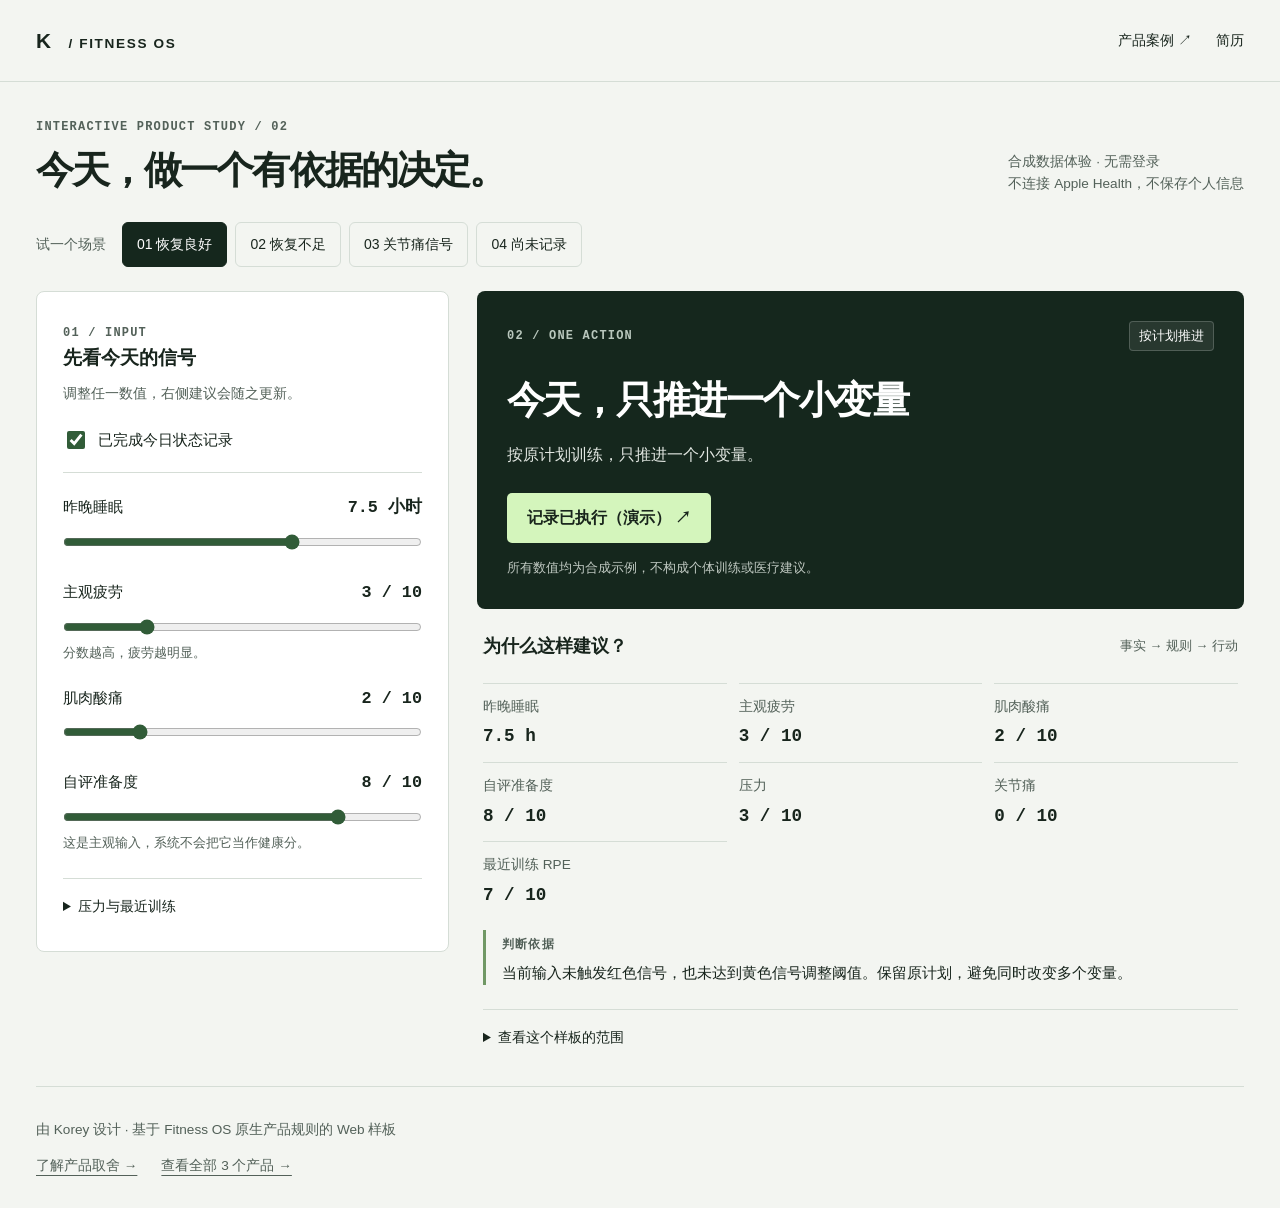
==== fitness-os/index.html @ a72ba9b4 "feat: add dedicated /fitness-os/ landing page" ====
<!doctype html>
<html lang="zh-CN">
<head>
  <meta charset="utf-8"><meta name="viewport" content="width=device-width, initial-scale=1">
  <title>Fitness OS｜今天，做一个有依据的决定</title>
  <meta name="description" content="亲手体验 Fitness OS：切换合成状态、调整睡眠与疲劳，查看建议依据，记录行动并复盘。">
  <meta name="theme-color" content="#111713">
  <link rel="canonical" href="https://korey2028-prog.github.io/portfolio/fitness-os/">
  <link rel="icon" href="../favicon.svg" type="image/svg+xml">
  <link rel="stylesheet" href="../demo/fitness-os.css?v=2">
  <script type="module" src="../demo/fitness-os.js?v=2"></script>
</head>
<body>
  <a class="skip" href="#main">跳到工作台</a>
  <header class="topbar"><a class="wordmark" href="../index.html">K<span> / FITNESS OS</span></a><nav aria-label="作品导航"><a href="../work/fitness-os.html">产品案例 ↗</a><a href="../resume.html">简历</a></nav></header>
  <main id="main">
    <div class="intro"><div><p class="eyebrow">INTERACTIVE PRODUCT STUDY / 02</p><h1>今天，做一个有依据的决定。</h1></div><p class="intro-note">合成数据体验 · 无需登录<br>不连接 Apple Health，不保存个人信息</p></div>
    <div class="scenario-bar" role="group" aria-label="选择演示场景"><span>试一个场景</span><button type="button" data-scene="ready" aria-pressed="true">01 恢复良好</button><button type="button" data-scene="tired" aria-pressed="false">02 恢复不足</button><button type="button" data-scene="pain" aria-pressed="false">03 关节痛信号</button><button type="button" data-scene="missing" aria-pressed="false">04 尚未记录</button></div>
    <a class="mobile-result" href="#decision">查看当前建议：<span id="mobile-status">等待信号</span> ↓</a>
    <div class="workspace">
      <section class="inputs" aria-labelledby="input-title"><div class="section-head"><span class="eyebrow">01 / INPUT</span><h2 id="input-title">先看今天的信号</h2><p>调整任一数值，右侧建议会随之更新。</p></div>
        <form id="signals">
          <label class="check"><input id="has-daily" type="checkbox" checked> 已完成今日状态记录</label>
          <fieldset id="daily-fields"><legend class="sr-only">今日状态</legend>
            <label class="range-label" for="sleep">昨晚睡眠 <output id="sleep-value" for="sleep">7.5 小时</output></label><input id="sleep" type="range" min="3" max="10" step="0.5" value="7.5">
            <label class="range-label" for="fatigue">主观疲劳 <output id="fatigue-value" for="fatigue">3 / 10</output></label><input id="fatigue" type="range" min="1" max="10" step="1" value="3"><p class="hint">分数越高，疲劳越明显。</p>
            <label class="range-label" for="soreness">肌肉酸痛 <output id="soreness-value" for="soreness">2 / 10</output></label><input id="soreness" type="range" min="0" max="10" step="1" value="2">
            <label class="range-label" for="readiness">自评准备度 <output id="readiness-value" for="readiness">8 / 10</output></label><input id="readiness" type="range" min="1" max="10" step="1" value="8"><p class="hint">这是主观输入，系统不会把它当作健康分。</p>
            <details id="more-inputs"><summary>压力与最近训练</summary><label class="range-label" for="stress">压力 <output id="stress-value" for="stress">3 / 10</output></label><input id="stress" type="range" min="0" max="10" value="3"><label class="range-label" for="pain">关节痛 <output id="pain-value" for="pain">0 / 10</output></label><input id="pain" type="range" min="0" max="10" value="0"><label class="range-label" for="rpe">最近训练 RPE <output id="rpe-value" for="rpe">7 / 10</output></label><input id="rpe" type="range" min="1" max="10" value="7"><p class="hint">RPE 表示主观训练强度，10 表示极限。</p></details>
          </fieldset>
        </form>
        <noscript><p>交互体验需要启用 JavaScript。你也可以直接阅读<a href="../work/fitness-os.html">产品案例</a>。</p></noscript>
      </section>
      <div class="decision-column">
        <section class="decision" id="decision" data-level="missing" aria-labelledby="decision-title"><div class="decision-top"><span class="eyebrow">02 / ONE ACTION</span><span id="status" class="badge">等待信号</span></div><h2 id="decision-title">记录状态，获得今天的行动。</h2><p id="action">用左侧场景开始体验。</p><button type="button" class="primary" id="record" disabled>记录已执行（演示） <span>↗</span></button><p id="record-note" class="subtle">所有数值均为合成示例，不构成个体训练或医疗建议。</p></section>
        <section class="reasoning" aria-labelledby="why-title"><div class="reason-head"><h2 id="why-title">为什么这样建议？</h2><span>事实 → 规则 → 行动</span></div><dl id="evidence"></dl><div class="explanation"><span class="eyebrow">判断依据</span><p id="reason">等待输入。</p><p id="pain-note" hidden>疼痛安全提示：这条规则不授予训练许可。避免诱发疼痛的动作；明显、持续或加重的关节痛应寻求专业评估。</p></div><details><summary>查看这个样板的范围</summary><p>本页移植 App 的每日训练状态规则：任一红色信号优先；至少 2 个黄色信号触发调整。未做今日记录时返回“证据不足”。输入均假定已人工确认；Web 样板额外拒绝缺失或超出控件范围的输入。</p><p>原生 App 另外支持 HealthKit 数据质量检查、28 天基线、营养记录和 7 天干预。此页没有接入这些模块，也没有调用语言模型。疼痛提示与模拟反馈属于公开体验层说明，原生 App 保持原状。</p></details></section>
        <section class="review" id="review" hidden aria-labelledby="review-title"><p class="eyebrow">03 / FOLLOW THROUGH</p><h2 id="review-title" tabindex="-1">行动已记下，再看执行反馈。</h2><p id="recorded-action"></p><label for="outcome">模拟一次执行后的主观反馈</label><select id="outcome"><option value="">请选择反馈</option><option value="better">感觉更好</option><option value="same">没有明显变化</option><option value="worse">感觉更差</option></select><p id="review-result" role="status">一次反馈不能证明效果，真实产品需要持续观察。</p></section>
      </div>
    </div>
    <p id="update-status" class="sr-only" role="status" aria-live="polite"></p>
    <footer><p>由 Korey 设计 · 基于 Fitness OS 原生产品规则的 Web 样板</p><div><a href="../work/fitness-os.html">了解产品取舍 →</a><a href="../index.html#work">查看全部 3 个产品 →</a></div></footer>
  </main>
</body>
</html>
---- demo/fitness-os.css ----
:root{color-scheme:light;--ink:#18251d;--muted:#536159;--line:#d5ddd6;--green:#d4f5bc;--paper:#f3f5f1;--surface:#fff;--dark:#15271d;font-family:-apple-system,BlinkMacSystemFont,"Segoe UI","Noto Sans SC",sans-serif;font-size:16px}*{box-sizing:border-box}body{margin:0;background:var(--paper);color:var(--ink);line-height:1.6}a{color:inherit;text-underline-offset:5px}button,input,select{font:inherit}button,a,input,select,summary{-webkit-tap-highlight-color:transparent}button{cursor:pointer}button:disabled{cursor:default;opacity:.6}button:focus-visible,a:focus-visible,input:focus-visible,summary:focus-visible,select:focus-visible{outline:3px solid #538b46;outline-offset:4px}button,input{touch-action:manipulation}[hidden]{display:none!important}.sr-only{position:absolute;width:1px;height:1px;overflow:hidden;clip-path:inset(50%);white-space:nowrap}.skip{position:fixed;left:1rem;top:-5rem;background:white;z-index:5;padding:1rem}.skip:focus{top:1rem}.topbar{max-width:1280px;margin:auto;padding:24px 36px;display:flex;align-items:center;justify-content:space-between;border-bottom:1px solid var(--line);gap:24px}.wordmark{font-weight:800;font-size:1.3rem;text-decoration:none}.wordmark span{font-size:.85rem;letter-spacing:.12em;margin-left:12px}.topbar nav{display:flex;gap:24px;font-size:.9rem}.topbar nav a{text-decoration:none}main{max-width:1280px;margin:auto;padding:0 36px}.intro{display:flex;justify-content:space-between;align-items:end;gap:32px;margin:36px 0 28px}.eyebrow{font:600 .75rem/1.5 ui-monospace,SFMono-Regular,monospace;letter-spacing:.1em;margin:0 0 10px;color:var(--muted)}h1{font-size:clamp(1.55rem,3vw,2.65rem);font-weight:650;letter-spacing:-.05em;margin:0;line-height:1.25}.intro-note{font-size:.85rem;color:var(--muted);margin:0;flex-shrink:0}.scenario-bar{display:flex;gap:8px;align-items:center;flex-wrap:wrap;margin-bottom:24px}.scenario-bar>span{color:var(--muted);font-size:.85rem;margin-right:8px}.scenario-bar button{border:1px solid var(--line);padding:10px 14px;border-radius:6px;background:transparent;color:var(--ink);font-size:.875rem;min-height:44px;transition:background .16s}.scenario-bar button[aria-pressed=true]{background:var(--dark);color:white;border-color:var(--dark)}.workspace{display:grid;grid-template-columns:minmax(260px,.7fr) minmax(0,1.3fr);gap:28px;align-items:start}.inputs{background:var(--surface);border:1px solid var(--line);border-radius:8px;padding:26px}.section-head h2{font-size:1.2rem;margin:0}.section-head>p:last-child{font-size:.875rem;color:var(--muted);margin:8px 0 24px}.check{display:flex;gap:10px;align-items:center;font-size:.925rem;padding-bottom:20px;border-bottom:1px solid var(--line)}input[type=checkbox]{width:18px;height:18px;accent-color:#315c38}fieldset{border:0;margin:0;padding:0;min-width:0}fieldset:disabled{opacity:.4}.range-label{display:flex;justify-content:space-between;gap:12px;align-items:baseline;font-size:.925rem;margin-top:22px}output{font-family:ui-monospace,monospace;font-size:1.05rem;font-weight:650;white-space:nowrap}input[type=range]{display:block;width:100%;accent-color:#315c38;min-height:32px;margin:4px 0 0}.hint{font-size:.8rem;color:var(--muted);margin:0}details{border-top:1px solid var(--line);margin-top:24px;padding-top:16px;font-size:.875rem;color:var(--muted)}summary{cursor:pointer;min-height:30px;color:var(--ink)}details p{margin:12px 0 0}.decision-column{min-width:0;display:grid;gap:22px}.decision{background:var(--dark);color:#fff;border-radius:8px;padding:30px;min-height:282px;transition:background .2s}.decision[data-level=red]{background:#382521}.decision[data-level=yellow]{background:#343020}.decision[data-level=missing]{background:#29312f}.decision-top{display:flex;align-items:center;justify-content:space-between;gap:12px;margin-bottom:26px}.decision .eyebrow{color:#b9c7bd;margin:0}.badge{font-size:.8rem;background:#ffffff15;border:1px solid #ffffff30;border-radius:4px;padding:4px 9px}.decision h2{margin:0;font-size:clamp(1.6rem,3vw,2.5rem);line-height:1.2;font-weight:600;letter-spacing:-.04em}.decision>p{margin:18px 0 24px;color:#e2e7e2;line-height:1.75}.primary{border:0;border-radius:5px;background:var(--green);color:#19251c;min-height:48px;padding:12px 20px;display:flex;align-items:center;justify-content:space-between;gap:24px;font-weight:600}.decision .subtle{font-size:.8rem;color:#c0c9c2;margin:14px 0 0}.reasoning{padding:0 6px}.reason-head{display:flex;justify-content:space-between;align-items:center;gap:12px}.reason-head h2{font-size:1.15rem;margin:0}.reason-head>span{font-size:.8rem;color:var(--muted)}dl{display:grid;grid-template-columns:repeat(3,minmax(0,1fr));gap:12px;margin:22px 0}dl>div{border-top:1px solid var(--line);padding-top:12px}dt{color:var(--muted);font-size:.85rem}dd{font:650 1.1rem/1.5 ui-monospace,monospace;margin:6px 0 0}.explanation{border-left:3px solid #709865;padding:0 0 0 16px}.explanation p{margin:5px 0 0;font-size:.95rem}.review{padding:24px;border:1px solid var(--line);border-radius:8px;background:#fff}.review h2{font-size:1.15rem;margin:0}.review>p{font-size:.925rem;color:var(--muted)}.review label{font-size:.9rem;display:block;margin:20px 0 8px}select{width:100%;padding:12px;border:1px solid var(--line);border-radius:5px;background:white;color:var(--ink)}#review-result{border-top:1px solid var(--line);padding-top:16px;margin-bottom:0}footer{padding:32px 0;margin-top:30px;border-top:1px solid var(--line);font-size:.85rem;color:var(--muted)}footer>div{display:flex;gap:24px;flex-wrap:wrap}footer p{margin:0 0 14px}
.mobile-result{display:none}#decision{scroll-margin-top:20px}
@media(max-width:820px){.mobile-result{display:block;padding:12px 0;margin:-12px 0 16px;font-size:.9rem}.workspace{grid-template-columns:1fr;gap:20px}.intro{display:block}.intro-note{margin-top:16px}.inputs{padding:22px}.decision{padding:24px}.topbar{padding:20px}.topbar nav{gap:16px}main{padding:0 20px}.scenario-bar>span{width:100%}h1{font-size:1.7rem}.reason-head{align-items:start;flex-direction:column;gap:4px}}@media(max-width:380px){main{padding:0 14px}.wordmark span{margin-left:4px;font-size:.7rem}.topbar{padding:16px 14px;gap:12px}.topbar nav{gap:10px}.topbar nav a{font-size:.8rem}dl{grid-template-columns:repeat(2,minmax(0,1fr))}.scenario-bar button{font-size:.8rem;padding:10px}.decision-top{align-items:start;flex-direction:column}}@media(prefers-reduced-motion:reduce){*,*::before,*::after{transition:none!important;scroll-behavior:auto!important}}
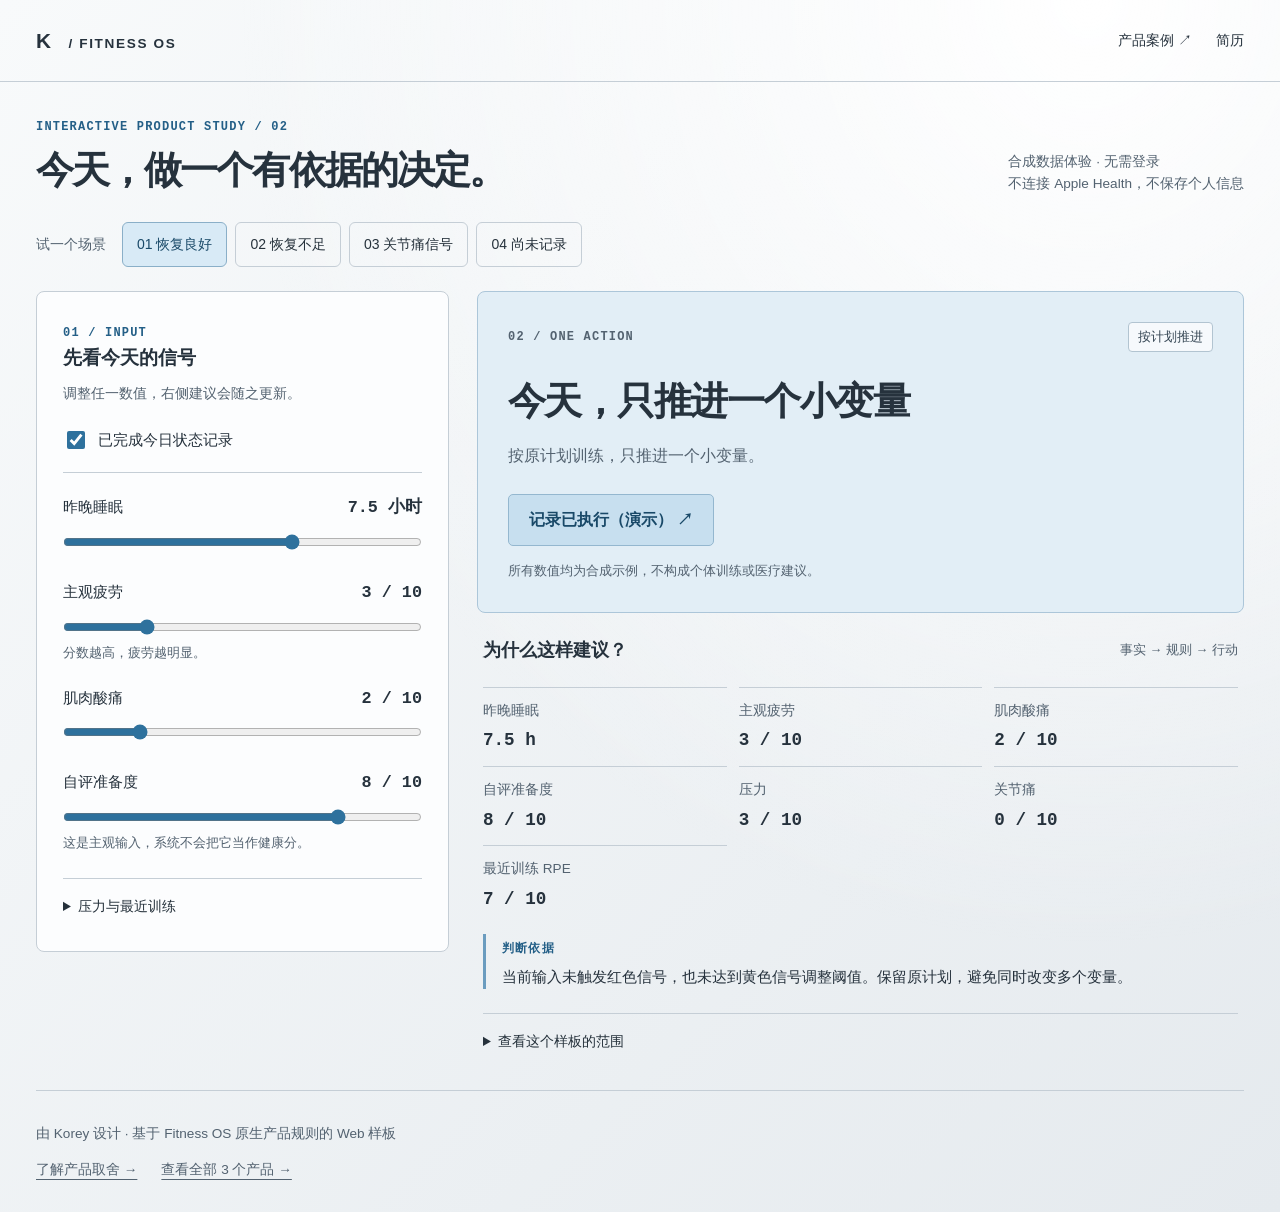
==== commit 681dfda0: "style: introduce silver and ice-blue portfolio identity" ====
--- a/fitness-os/index.html
+++ b/fitness-os/index.html
@@ -4,11 +4,18 @@
   <meta charset="utf-8"><meta name="viewport" content="width=device-width, initial-scale=1">
   <title>Fitness OS｜今天，做一个有依据的决定</title>
   <meta name="description" content="亲手体验 Fitness OS：切换合成状态、调整睡眠与疲劳，查看建议依据，记录行动并复盘。">
-  <meta name="theme-color" content="#111713">
+  <meta name="theme-color" content="#f1f3f5">
   <link rel="canonical" href="https://korey2028-prog.github.io/portfolio/fitness-os/">
   <link rel="icon" href="../favicon.svg" type="image/svg+xml">
+  <meta property="og:title" content="Fitness OS — Interactive Prototype">
+  <meta property="og:description" content="Workout and nutrition tracking prototype with pre-save confirmation and rule-based decision support.">
+  <meta property="og:image" content="https://korey2028-prog.github.io/portfolio/assets/fitness-os-today.png">
+  <meta property="og:url" content="https://korey2028-prog.github.io/portfolio/fitness-os/">
+  <meta property="og:type" content="website">
+  <meta name="twitter:card" content="summary_large_image">
   <link rel="stylesheet" href="../demo/fitness-os.css?v=2">
   <script type="module" src="../demo/fitness-os.js?v=2"></script>
+  <link rel="stylesheet" href="../silver-theme.css?v=1">
 </head>
 <body>
   <a class="skip" href="#main">跳到工作台</a>
--- a/silver-theme.css
+++ b/silver-theme.css
@@ -0,0 +1,89 @@
+/* Korey silver identity. Loaded last to keep layouts and interactions intact. */
+:root {
+  color-scheme: light;
+  --bg: #f1f3f5; --panel: #fcfdfe; --text: #26323d; --muted: #536270;
+  --line: #c5ced6; --accent: #245f87;
+  --apple-bg: #f1f3f5; --apple-surface: rgba(255,255,255,.8);
+  --apple-surface-hover: #fff; --apple-border: #cbd3db;
+  --apple-border-highlight: #acbac6; --apple-glow: rgba(137,187,215,.16);
+  --apple-lime: #245f87; --apple-lime-glow: rgba(90,154,195,.15); --apple-cyan: #245f87;
+  --bg-deep: #edf0f3; --bg-2: #e5ebef;
+  --glass-1: rgba(255,255,255,.65); --glass-2: rgba(255,255,255,.8);
+  --glass-3: #fff; --glass-nav: rgba(248,250,252,.92);
+  --line-1: #d5dce2; --line-2: #c7d0d8; --line-3: #b3c0cb; --line-bright: #99b0c1;
+  --ink: #25313b; --ink-2: #344553; --ink-3: #536270; --ink-4: #5c6974; --ink-5: #6c7883;
+  --accent-soft: #e0edf5; --accent-glow: rgba(96,159,199,.18);
+}
+html, body { background: #f1f3f5 !important; color: #26323d !important; }
+body { background: radial-gradient(ellipse at 85% 0%,#fff 0%,transparent 55%),linear-gradient(135deg,#f8fafb,#e5eaee) !important; }
+::selection { background: #c8e4f4; color: #17374d; }
+.reveal { opacity: 1 !important; transform: none !important; }
+.reveal { filter: none !important; }
+.hero { background: transparent !important; }
+.hero .display,.hero .lede { text-shadow: none !important; }
+.hero::before,.hero::after { background: none !important; animation: none !important; }
+.display,.display-em { color: #26323d !important; -webkit-text-fill-color: #26323d !important; }
+.lede,.hero .lede { color: #536270 !important; }
+.hero .eyebrow,.social-proof,.delivery-strip,.device,.exam-card,.dag-frame,.social-phone { background: #edf2f6 !important; color: #344553 !important; border-color: #c5ced6 !important; }
+.pulse-dot { animation: none !important; }
+.showcase-dots span,.browser-dot { background: #a0afbc !important; }
+.ambient-mesh,.ambient { background: transparent !important; }
+.ambient-aurora-1,.ambient-aurora-2,.ambient-aurora-3,.aurora,.vignette,.showcase-glare { display: none !important; }
+.ambient-grain,.grain { opacity: .018 !important; }
+.site-header,.nav-pill { background: rgba(248,250,252,.94) !important; border-color: #cbd3db !important; box-shadow: 0 10px 35px #4055680b !important; }
+.brand-mark { background: linear-gradient(135deg,#fff,#c4ced7,#f4f7fa) !important; color: #344553 !important; border: 1px solid #b7c3ce; }
+.nav-lang-btn { background: #e6ecf1 !important; border-color: #bbc8d3 !important; color: #344553 !important; }
+.hero-title,.bento-title,.bento-question,.method-grid h3,.closing-copy h2,.section-heading h2 { color: #26323d !important; }
+.hero-title span { color: #536270 !important; }
+.hero-lead,.bento-desc,.bento-category,.bento-metric-label,.closing-copy p:last-child { color: #536270 !important; }
+.hero-showcase-3d,.bento-card,.method-grid article,.closing,.hero-proof,
+.resume-summary>div,.resume-signal,.resume-work-item,.resume-handbook,.resume-boundary,
+.interaction-cta,.case-panel,.case-card {
+  background: linear-gradient(140deg,#ffffffed,#e8edf2ed) !important;
+  color: #26323d !important; border-color: #c5ced6 !important;
+  box-shadow: inset 0 1px 0 #fff,0 15px 50px #32485c0b !important;
+}
+.closing::before { background: radial-gradient(circle,#c3dceb66,transparent 70%) !important; }
+.showcase-header,.showcase-tabs,.showcase-status-footer,.stage-browser-header,.stage-overlay-bar {
+  background: #e5ebf0 !important; color: #344553 !important; border-color: #c5ced6 !important;
+}
+.showcase-stage-viewport,.bento-media-split,.bento-media,.project-media { background: #dce3e9 !important; }
+.showcase-title-tag,.showcase-status-footer,.browser-url { color: #536270 !important; }
+.showcase-tab-btn { color: #536270 !important; }
+.showcase-tab-btn.active { color: #245f87 !important; background: #fff !important; border-color: #b8cbd9 !important; }
+.button.primary,.closing-actions .button.primary,.btn-primary,.nav-action {
+  background: linear-gradient(145deg,#e6f3fb,#c5ddeb) !important;
+  color: #194968 !important; border: 1px solid #9ebdd0 !important;
+  box-shadow: inset 0 1px 0 #fff,0 4px 12px #51789114 !important;
+}
+.button.secondary,.closing-actions .button.secondary { background: #f8fafb !important; color: #344553 !important; border-color: #b7c5d0 !important; }
+.bento-num,.resume-work-number,.project-meta span:first-child { background: #dbe9f2 !important; color: #245f87 !important; }
+.live-status-pill,.cloud-status-badge,.showcase-live-badge,.stage-pwa-badge,.stage-link-pill,.pwa-badge {
+  color: #245f87 !important; background: #e1edf5 !important; border-color: #afc8d9 !important;
+}
+.pulse-dot,.cloud-status-dot,.pwa-dot,.eyebrow-dot,.brand-dot { background: #639bc1 !important; box-shadow: 0 0 0 4px #8bc1e322 !important; }
+.pill-highlight,.bento-metric-val,.eyebrow,.closing .eyebrow { color: #245f87 !important; }
+.method-grid article>span { background: #e1edf5 !important; color: #245f87 !important; }
+.resume-summary ul,.resume-boundary p,.interaction-cta p { color: #344553 !important; }
+.stage-phone-frame { background: #dbe2e8 !important; border-color: #bac5cf !important; }
+.stage-phone-frame img,.phone-showcase-frame img { box-shadow: 0 18px 45px #263f5530 !important; }
+.case-lead,.status-note ul,.status-note p { color: #536270 !important; }
+.status-note,.flow span { background: #e8eff5 !important; border-color: #b6c9d8 !important; color: #26323d !important; }
+.case-page .status-note [style*="background"] { background: #f8fafc !important; border-color: #b6c9d8 !important; }
+.case-page .status-note div,.case-page .status-note code { color: #344553 !important; }
+.media-note { background: #e3edf5ed !important; color: #344553 !important; border: 1px solid #b8cad8; }
+/* Public Fitness OS sample: preserve semantic warning states in a light palette. */
+:root { --paper: #f1f3f5; --surface: #fcfdfe; --green: #d2e6f3; --dark: #245f87; }
+.scenario-bar button[aria-pressed=true] { background: #d8eaf6 !important; color: #194968 !important; border-color: #8aafc8 !important; }
+.decision { background: #e2eef6 !important; color: #26323d !important; border: 1px solid #acc6d9; }
+.decision[data-level=red] { background: #fff1ef !important; border-color: #c68f86; }
+.decision[data-level=yellow] { background: #fff7e7 !important; border-color: #c4ac73; }
+.decision[data-level=missing] { background: #edf0f3 !important; border-color: #b6c1cc; }
+.decision .eyebrow,.decision>p,.decision .subtle { color: #536270 !important; }
+.decision .badge { background: #ffffffb0; color: #344553; border-color: #b2c4d1; }
+.decision .primary { background: #c7dfef; color: #194968; border: 1px solid #94b7cf; }
+.explanation { border-left-color: #6b9cbf !important; }
+input[type=checkbox],input[type=range] { accent-color: #2e719d !important; }
+:focus-visible { outline: 3px solid #28678f !important; outline-offset: 4px; }
+@media (prefers-reduced-motion: reduce) { *,*::before,*::after { animation: none !important; transition: none !important; } }
+@media print { html,body { background: #fff !important; } }
